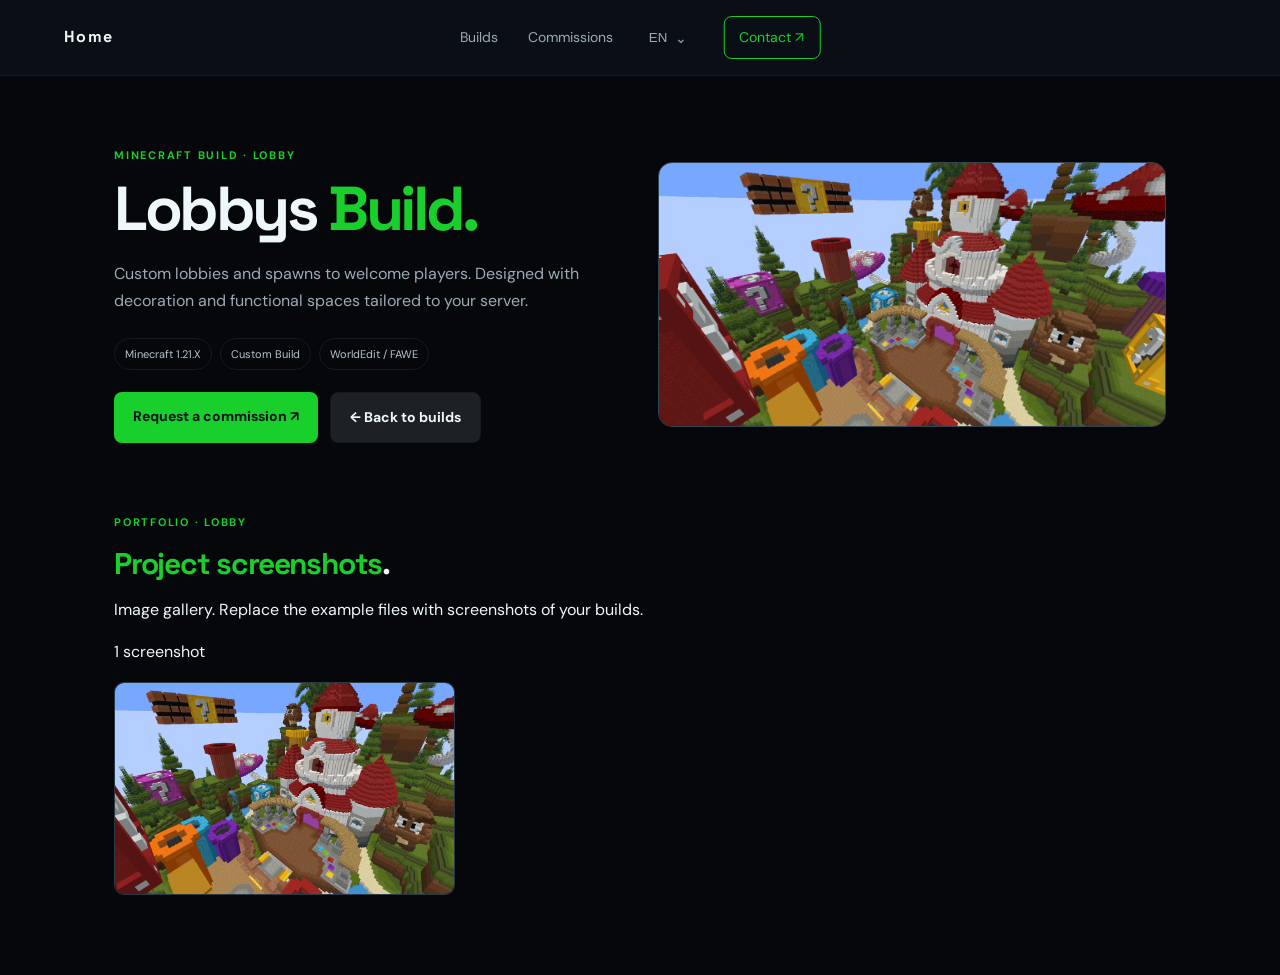
==== lobbys/index.html @ 3e88373f "GG" ====
<!doctype html>
<html lang="es">
<head>
  <meta charset="utf-8">
  <meta name="viewport" content="width=device-width, initial-scale=1">
  <meta name="description" content="SlimeCube — Lobbys Minecraft build portfolio.">
  <meta name="theme-color" content="#0b1118">
  <link rel="icon" type="image/png" href="../assets/images/slime.png">
  <title>Lobbys — SlimeCube</title>
  <link rel="stylesheet" href="../styles.css">
  <link rel="stylesheet" href="page.css">
  <script src="../config.js"></script>
</head>
<body data-page="lobbys">
  <header class="topbar">
    <a class="brand" href="../index.html"><span data-site-name>Home</span></a>
    <button class="menu-toggle" data-i18n-aria-label="menu" aria-label="Abrir menú" aria-expanded="false">☰</button>
    <nav class="nav">
      <a href="../index.html#builds" data-i18n="buildsNav">Builds</a>
      <a href="../index.html#commissions" data-i18n="commissionsNav">Encargos</a>
      <div class="language-switch">
        <button class="language-trigger" type="button" data-language-toggle data-i18n-aria-label="language" aria-label="Idioma" aria-expanded="false" aria-haspopup="true">
          <span data-current-language>ES</span><span class="language-chevron" aria-hidden="true">⌄</span>
        </button>
        <div class="language-menu" data-language-menu hidden>
          <button type="button" data-language="es" aria-pressed="true"><svg class="language-flag" aria-hidden="true" viewBox="0 0 20 14"><rect width="20" height="14" rx="2" fill="#AA151B"/><path fill="#F1BF00" d="M0 4h20v6H0z"/></svg><span data-i18n="spanish">Español</span><span class="language-check" aria-hidden="true">✓</span></button>
          <button type="button" data-language="en" aria-pressed="false"><svg class="language-flag" aria-hidden="true" viewBox="0 0 20 14"><rect width="20" height="14" rx="2" fill="#012169"/><path stroke="#fff" stroke-width="4" d="m0 0 20 14M20 0 0 14"/><path stroke="#C8102E" stroke-width="1.5" d="m0 0 20 14M20 0 0 14"/><path stroke="#fff" stroke-width="5" d="M10 0v14M0 7h20"/><path stroke="#C8102E" stroke-width="2.5" d="M10 0v14M0 7h20"/></svg><span data-i18n="english">English</span><span class="language-check" aria-hidden="true">✓</span></button>
        </div>
      </div>
      <a class="nav-cta" href="../index.html#contact" data-i18n="contactNav">Contacto ↗</a>
    </nav>
  </header>
  <main>
    <section class="detail-hero">
      <div>
        <div class="eyebrow">MINECRAFT BUILD · LOBBY</div>
        <h1>Lobbys <span data-i18n="build">Build.</span></h1>
        <p data-i18n-project-description>Lobbys y spawns personalizados para recibir a los jugadores. Diseño, decoración y espacios funcionales adaptados a tu servidor.</p>
        <div class="tags"><span>Minecraft 1.21.X</span><span data-i18n="customBuild">Custom Build</span><span>WorldEdit / FAWE</span></div>
        <div class="detail-actions"><a class="button primary" href="../index.html#contact" data-i18n="requestCommission">Solicitar un encargo ↗</a><a class="button secondary" href="../index.html#builds" data-i18n="backToBuilds">← Volver a builds</a></div>
      </div>
      <img src="../assets/images/lobby.png" alt="Lobbys featured image" onerror="this.src='https://placehold.co/900x650/142431/33c9ff?text=Lobbys+BUILD'">
    </section>
    <section class="detail-gallery">
      <div class="eyebrow">PORTFOLIO · LOBBY</div>
      <h2><span data-i18n="projectGalleryHeading">Capturas del</span> <span data-i18n="projectGalleryEnd">proyecto</span>.</h2>
      <p data-i18n="projectDescription">Galería de imágenes. Reemplaza los archivos de ejemplo por capturas reales de tus builds.</p>
      <p class="capture-count"><span data-capture-count>…</span> <span data-capture-label data-i18n="captures">capturas</span></p>
      <div class="detail-images">
      <img src="../assets/images/lobby.png" alt="Lobbys screenshot 1">
      <img src="../assets/images/lobby-02.jpg" alt="Lobbys screenshot 2">
      <img src="../assets/images/lobby-03.jpg" alt="Lobbys screenshot 3">
      <img src="../assets/images/lobby-04.jpg" alt="Lobbys screenshot 4">
      <img src="../assets/images/lobby-05.jpg" alt="Lobbys screenshot 5">
      <img src="../assets/images/lobby-06.jpg" alt="Lobbys screenshot 6">
      </div>
    </section>
  </main>
  <script src="../language/spanish.js"></script>
  <script src="../language/english.js"></script>
  <script src="../language.js"></script>
  <script src="../project-page.js"></script>
</body>
</html>
---- styles.css ----
@import url('https://fonts.googleapis.com/css2?family=DM+Sans:wght@400;500;600;700&family=Space+Grotesk:wght@400;500;600;700&display=swap');
:root{--bg:var(--page-background,#071a0b);--panel:#1e2124;--panel2:#172531;--text:#eef7fb;--muted:#9aabb8;--accent:#19cf2b;--line:#131a20;--max:1160px}
*{box-sizing:border-box}html{overflow-x:clip;scroll-behavior:smooth;scroll-padding-top:90px}body{margin:0;
    background:var(--bg);color:var(--text);font-family:'DM Sans',sans-serif;
    line-height:1.65}a{color:inherit;text-decoration:none}.topbar{
        height:76px;padding:0 max(5vw,24px);display:flex;align-items:center;
        justify-content:space-between;border-bottom:1px solid var(--line);position:sticky;top:0;background:#0b1118ed;backdrop-filter:blur(16px);z-index:10}.brand{display:flex;align-items:center;gap:10px;font-family:'Space Grotesk';font-weight:700;letter-spacing:.08em}.brand-mark{display:grid;place-items:center;background:var(--accent);color:#07141d;border-radius:10px;width:34px;height:34px;font-size:20px}.nav{position:absolute;left:50%;transform:translateX(-50%);display:flex;align-items:center;gap:30px;color:var(--muted);font-size:14px}.nav a:hover,.text-link:hover{color:var(--accent)}.nav-cta{border:1px solid var(--accent);border-radius:8px;padding:9px 15px;color:var(--accent)}.menu-toggle{display:none;background:none;color:white;border:0;font-size:24px}.section{max-width:var(--max);margin:auto;padding:100px 24px}.hero{min-height:610px;display:grid;grid-template-columns:1.08fr .92fr;gap:55px;align-items:center}.eyebrow{color:var(--accent);font-size:11px;font-weight:700;letter-spacing:.16em;text-transform:uppercase}.pulse{display:inline-block;width:7px;height:7px;border-radius:50%;background:#50e39b;box-shadow:0 0 12px #50e39b;margin-right:8px}h1,h2,h3{font-family:'Space Grotesk';line-height:1.12;margin:16px 0}h1{font-size:clamp(42px,5.7vw,72px);letter-spacing:-.055em}h1 span,h2 span{color:var(--accent)}h2{font-size:clamp(34px,4vw,48px);letter-spacing:-.04em}.lead{font-size:17px;color:var(--muted);max-width:580px}.actions{display:flex;gap:12px;flex-wrap:wrap;margin:28px 0}.button{padding:13px 19px;border-radius:8px;font-weight:700;font-size:14px}.primary{background:var(--accent);color:#06131b}.primary span{margin-left:14px}.secondary{border:1px solid var(--line);background:var(--panel);color:var(--text)}.tags{display:flex;gap:8px;flex-wrap:wrap;margin-top:24px}.tags span{font-size:11px;color:#b6c6d0;border:1px solid var(--line);border-radius:30px;padding:6px 10px}.hero-art{position:relative}.hero-art img{width:100%;aspect-ratio:1.2;object-fit:cover;border-radius:16px;border:1px solid #314451;box-shadow:0 25px 80px #0008}.image-label{position:absolute;bottom:18px;left:18px;background:#0b1118df;border:1px solid var(--line);padding:10px 13px;border-radius:8px;font-size:10px;letter-spacing:.1em}.stats{padding-top:0;padding-bottom:0;display:grid;grid-template-columns:repeat(3,1fr);gap:14px}.stats div{background:var(--panel);border:1px solid var(--line);border-radius:12px;padding:22px}.stats strong{display:block;font:700 30px 'Space Grotesk';color:var(--accent)}.stats span{font-size:12px;color:var(--muted)}.section-heading{display:flex;justify-content:space-between;align-items:end;gap:30px;margin-bottom:32px}.section-heading h2{margin-bottom:0}.section-heading p{max-width:360px;color:var(--muted);font-size:14px}.cards{display:grid;grid-template-columns:repeat(3,1fr);gap:18px}.project-card,.tool-card,.panel{background:var(--panel);border:1px solid var(--line);border-radius:13px;overflow:hidden}.project-card img{width:100%;aspect-ratio:16/10;object-fit:cover;display:block;background:var(--panel2)}.card-body{padding:20px}.card-body h3,.tool-card h3{font-size:21px}.card-body p,.tool-card p,.note p{color:var(--muted);font-size:13px}.card-body .eyebrow{font-size:10px}.text-link{color:var(--accent);font-weight:700;font-size:13px}.commission-section{padding-top:50px}.commission-grid{display:grid;grid-template-columns:repeat(3,1fr);gap:18px}.note{margin-top:20px;padding:24px;border:1px solid var(--line);border-radius:12px;background:#0e1922}.tools-grid{margin-bottom:24px}.tool-card{padding:23px;transition:.2s}.tool-card:hover{border-color:var(--accent);transform:translateY(-3px)}.tool-card p{min-height:42px}.calculator{padding:28px;display:grid;grid-template-columns:1fr 1fr;gap:30px;align-items:center}.calculator h3{font-size:27px}.calc-controls{display:grid;grid-template-columns:repeat(3,1fr);gap:10px}.calc-controls label{font-size:11px;color:var(--muted)}input{width:100%;margin-top:6px;background:#09121a;border:1px solid var(--line);border-radius:7px;padding:11px;color:white;font:inherit}.calc-result{grid-column:1/-1;background:#091820;border:1px solid #24536a;padding:16px;border-radius:9px}.calc-result small{display:block;color:var(--muted)}.calc-result strong{font:700 28px 'Space Grotesk';color:var(--accent)}.about-section{display:grid;grid-template-columns:.7fr 1.3fr;gap:60px;align-items:center}.about-image img{width:100%;max-width:340px;aspect-ratio:1;object-fit:cover;border-radius:16px;border:1px solid var(--line)}.about-section p:not(.lead){color:var(--muted)}        .contact-section{text-align:center;
            background:none;border:1px solid var(--line);border-block-width:1px;border-radius:18px;margin-bottom:80px}.contact-section .lead{margin:20px auto}.contact-section .actions{justify-content:center}footer{border-top:1px solid var(--line);padding:28px max(5vw,24px);display:flex;justify-content:space-between;align-items:center;gap:20px;color:var(--muted);font-size:11px}footer .brand{color:var(--text);font-size:13px}
.reload-screen{display:none}
.reload-screen[hidden]{display:none!important}
html.is-reloading .reload-screen{position:fixed;inset:0;z-index:1000;display:grid;place-items:center;background:radial-gradient(ellipse at 50% 45%,#000000 0%,#000000 58%);opacity:1;visibility:visible;transition:opacity .45s ease,visibility .45s ease}
.reload-content{width:min(300px,80vw);text-align:center}
.reload-brand{font:700 clamp(38px,7vw,58px)/1.1 'Space Grotesk',sans-serif;letter-spacing:-.055em;color:#d9e8ef}
.reload-brand span{color:var(--accent)}
.reload-progress{height:3px;margin:26px auto 12px;overflow:hidden;border-radius:4px;background:#184228}
.reload-progress span{display:block;width:35%;height:100%;border-radius:inherit;background:var(--accent);animation:reload-progress 1s ease-in-out infinite alternate}
.reload-content p{margin:0;color:#7895a3;font-size:13px;font-weight:600;letter-spacing:.08em}
@keyframes reload-progress{from{transform:translateX(-10%)}to{transform:translateX(195%)}}
@media(prefers-reduced-motion:reduce){.reload-progress span{animation:none;width:100%}.reload-screen{transition:none!important}}
.footer-social{display:flex;align-items:center;gap:16px}
.footer-social a{color:var(--muted)}
.footer-social a:hover{color:var(--accent)}
.footer-social a[hidden]{display:none}
.footer-profile{width:min(250px,100%)}
.footer-profile-brand{display:flex;align-items:center;gap:10px;color:var(--text);font:700 14px 'Space Grotesk',sans-serif}
.footer-profile-avatar{position:relative;display:grid;width:30px;height:30px;flex:none;place-items:center;overflow:hidden;border-radius:8px;background:var(--accent);color:#07141d;font:700 17px 'Space Grotesk',sans-serif}
.footer-profile-avatar img{position:absolute;inset:0;width:100%;height:100%;object-fit:cover}
.footer-profile-avatar img[hidden],.footer-profile-avatar [hidden]{display:none}
.footer-profile p{margin:8px 0 0;color:var(--muted);font-size:11px;line-height:1.55}
.language-switch{position:relative;display:block;padding:0;border:0;background:transparent}
.language-trigger
{
    display:flex;
    align-items:center;
    gap:7px;
    min-height:38px;
    border:0;
    border-radius:0;
    background:transparent;
    color: inherit;
    cursor:pointer
}
.language-trigger:hover,.language-trigger[aria-expanded="true"]{border-color:var(--accent)}
.language-trigger .language-globe{width:15px;height:15px;stroke:var(--accent);stroke-width:1.5}
.language-chevron{margin-left:1px;color:var(--muted);font-size:14px;line-height:1}
.language-menu{position:absolute;top:calc(100% + 7px);right:0;z-index:30;width:176px;padding:7px;border:1px solid #30343a;border-radius:12px;background:#191a1c;box-shadow:0 12px 30px #0008}
.language-menu[hidden]{display:none}
.language-menu button{display:flex;width:100%;align-items:center;justify-content:space-between;padding:10px 11px;border:0;border-radius:7px;background:transparent;color:#e8e8e8;text-align:left;font:500 13px 'DM Sans',sans-serif;cursor:pointer}
.language-menu button{justify-content:flex-start;gap:10px}
.language-flag{width:20px;height:14px;flex:none;border-radius:2px;box-shadow:0 0 0 1px #ffffff20}
.language-menu .language-check{margin-left:auto}
.language-menu button:hover{background:#292b2e}
.language-menu button[aria-pressed="true"]{color:#fff}
.language-check{visibility:hidden;color:#43ff8b}
.language-menu button[aria-pressed="true"] .language-check{visibility:visible}
.project-card h3{display:flex;align-items:center;gap:10px}
.build-dot{display:inline-block;width:8px;height:8px;flex:none;border-radius:50%;background:#19cf2b;box-shadow:0 0 8px #19cf2b66}
#build-grid .project-card:nth-child(2) .build-dot{background:#43d17a;box-shadow:0 0 8px #43d17a66}
#build-grid .project-card:nth-child(3) .build-dot{background:#ff8a24;box-shadow:0 0 8px #ff8a2466}
@media(max-width:800px){.menu-toggle{display:block}.nav{display:none;position:absolute;top:75px;left:0;right:0;transform:none;padding:20px 24px;background:#0b1118;flex-direction:column;align-items:stretch;border-bottom:1px solid var(--line)}.nav.open{display:flex}.language-switch{align-self:center}.hero{grid-template-columns:1fr;padding-top:65px;gap:35px}.hero-art{max-width:620px}.section{padding-top:70px;padding-bottom:70px}.cards,.commission-grid{grid-template-columns:repeat(2,1fr)}.about-section{grid-template-columns:1fr;gap:30px}.about-image img{max-width:220px}.calculator{grid-template-columns:1fr}.section-heading{display:block}.section-heading p{margin-top:18px}}@media(max-width:540px){.cards,.commission-grid{grid-template-columns:1fr}.stats{grid-template-columns:repeat(2,1fr)}.calc-controls{grid-template-columns:1fr}.calc-result{grid-column:auto}footer{flex-direction:column;align-items:flex-start}.hero{min-height:auto}h1{font-size:43px}}




/* Builds heading - vertical layout */
#builds .section-heading {
    display: block;
}

#builds .section-heading h2 {
    margin-bottom: 5px;
}

#builds .section-heading p {
    margin-top: 0;
    font-size: 18px;
    white-space: nowrap;
}

/* Encargos personalizados. */
.commission-card {
    display: block;
    text-decoration: none;
    color: inherit;
    cursor: pointer;
    transition: transform 0.2s, border-color 0.2s;
}

.commission-card:hover {
    transform: translateY(-5px);
}
.commission-grid a.project-card {
    display: block;
    color: inherit;
    text-decoration: none;
    cursor: pointer;
}

.commission-grid a.project-card:hover {
    transform: translateY(-5px);
}

.commission-section {
    position: relative;
    isolation: isolate;
    max-width: var(--max);
}

.commission-section.border-y.border-ink-700.bg-ink-900.py-16 {
    border-block: 1px solid #131a20;
    padding-block: 4rem;
}

.commission-section::before {
    position: absolute;
    z-index: -1;
    inset: 0 auto 0 50%;
    width: 100vw;
    content: "";
    transform: translateX(-50%);
    background: var(--commissions-background, #0b1118);
}

.commission-heading {
    display: flex;
    justify-content: space-between;
    align-items: end;
    gap: 30px;
    margin-bottom: 32px;
}

.commission-heading h2 {
    margin: 16px 0 0;
    font-size: clamp(34px, 4vw, 48px);
    letter-spacing: -.04em;
}

.commission-heading p {
    max-width: 520px;
    margin: 14px 0 0;
    color: var(--muted);
    font-size: 14px;
}

.commission-grid {
    grid-template-columns: repeat(3, minmax(0, 1fr));
    gap: 18px;
}

.commission-card {
    border-radius: 13px;
    transition: transform .2s, border-color .2s;
}

.commission-card:nth-child(1) { border-top: 2px solid #19cf2b; }
.commission-card:nth-child(2) { border-top: 2px solid #50e39b; }
.commission-card:nth-child(3) { border-top: 2px solid #ff8a3d; }

.commission-card .card-body {
    padding: 20px;
}

.commission-card .eyebrow,
.commission-card .text-link {
    display: none;
}

.commission-card .card-body h3 {
    margin: 0 0 8px;
    font-size: 21px;
}

.commission-card .card-body p {
    margin: 0;
    font-size: 13px;
}

@media(max-width:800px) {
    .commission-heading { display: block; }
    .commission-grid { grid-template-columns: repeat(2, minmax(0, 1fr)); }
}

@media(max-width:540px) {
    .commission-grid { grid-template-columns: 1fr; }
}

.hero.section {
    position: relative;
    isolation: isolate;
    display: flex;
    min-height: 230px;
    max-width: none;
    margin: 0;
    padding: 32px max(24px, calc((100vw - var(--max)) / 2 + 24px));
    border-bottom: 1px solid var(--line);
    overflow: hidden;
}

.hero.section::before {
    position: absolute;
    z-index: -1;
    inset: 0;
    content: "";
    background:
        linear-gradient(90deg, #080d12e8 0%, #080d12d9 55%, #080d12e8 100%),
        linear-gradient(#080d1266, #080d1266),
        url("assets/images/fullpvp.png") center 48% / cover;
}

.hero-copy {
    display: grid;
    grid-template-columns: 88px minmax(0, 1fr);
    grid-template-areas:
        "avatar eyebrow"
        "avatar heading"
        "avatar lead";
    align-content: center;
    align-items: center;
    column-gap: 24px;
    width: 100%;
    max-width: 900px;
}

.profile-avatar {
    grid-area: avatar;
    position: relative;
    display: grid;
    width: 88px;
    aspect-ratio: 1;
    place-items: center;
    overflow: hidden;
    border: 3px solid #e8f4fa;
    border-radius: 20px;
    box-shadow: 0 8px 28px #0008, inset 0 0 0 4px #ffffff30;
    color: #15202a;
    font: 700 42px 'Space Grotesk', sans-serif;
}

.profile-avatar img {
    position: absolute;
    inset: 0;
    width: 100%;
    height: 100%;
    border-radius: inherit;
    object-fit: cover;
}

.profile-avatar img[hidden],
.profile-avatar span[hidden] {
    display: none;
}

.hero-copy .eyebrow {
    grid-area: eyebrow;
    align-self: end;
}

.hero-copy h1 {
    grid-area: heading;
    margin: 4px 0 8px;
    font-size: clamp(34px, 4vw, 48px);
    letter-spacing: -.04em;
}

.hero-copy .lead {
    grid-area: lead;
    max-width: 580px;
    margin: 0;
    color: #d3dee6;
    font-size: 15px;
}

#builds {
    padding-top: 48px;
}

@media(max-width:540px) {
    .hero.section {
        min-height: 205px;
        padding: 32px 24px;
    }

    .hero-copy {
        grid-template-columns: 64px minmax(0, 1fr);
        column-gap: 16px;
    }

    .profile-avatar {
        width: 64px;
        border-radius: 15px;
        font-size: 32px;
    }

    .hero-copy h1 {
        font-size: 32px;
    }

    .hero-copy .lead {
        font-size: 13px;
    }
}
---- lobbys/page.css ----
.detail-hero{max-width:1100px;margin:0 auto;padding:70px 24px 35px;display:grid;grid-template-columns:1fr 1fr;gap:35px;align-items:center}
.detail-hero img{width:100%;max-height:380px;object-fit:cover;border-radius:14px;border:1px solid #334451}
.breadcrumb{color:#9aabb8;font-size:13px;margin-bottom:15px}.breadcrumb a{color:var(--accent)}
.detail-hero h1{font-size:clamp(38px,5vw,62px);margin:10px 0}.detail-hero p{color:#9aabb8;line-height:1.7}
.detail-gallery{max-width:1100px;margin:auto;padding:35px 24px 80px}.detail-gallery h2{font-size:30px}.detail-images{display:grid;grid-template-columns:repeat(3,1fr);gap:14px}.detail-images img{width:100%;aspect-ratio:16/10;object-fit:cover;border-radius:10px;border:1px solid #293946;background:#111c26}
.detail-actions{display:flex;gap:12px;flex-wrap:wrap;margin-top:22px}.back-link{color:var(--accent);text-decoration:none}
@media(max-width:700px){.detail-hero{grid-template-columns:1fr;padding-top:40px}.detail-images{grid-template-columns:repeat(2,1fr)}}
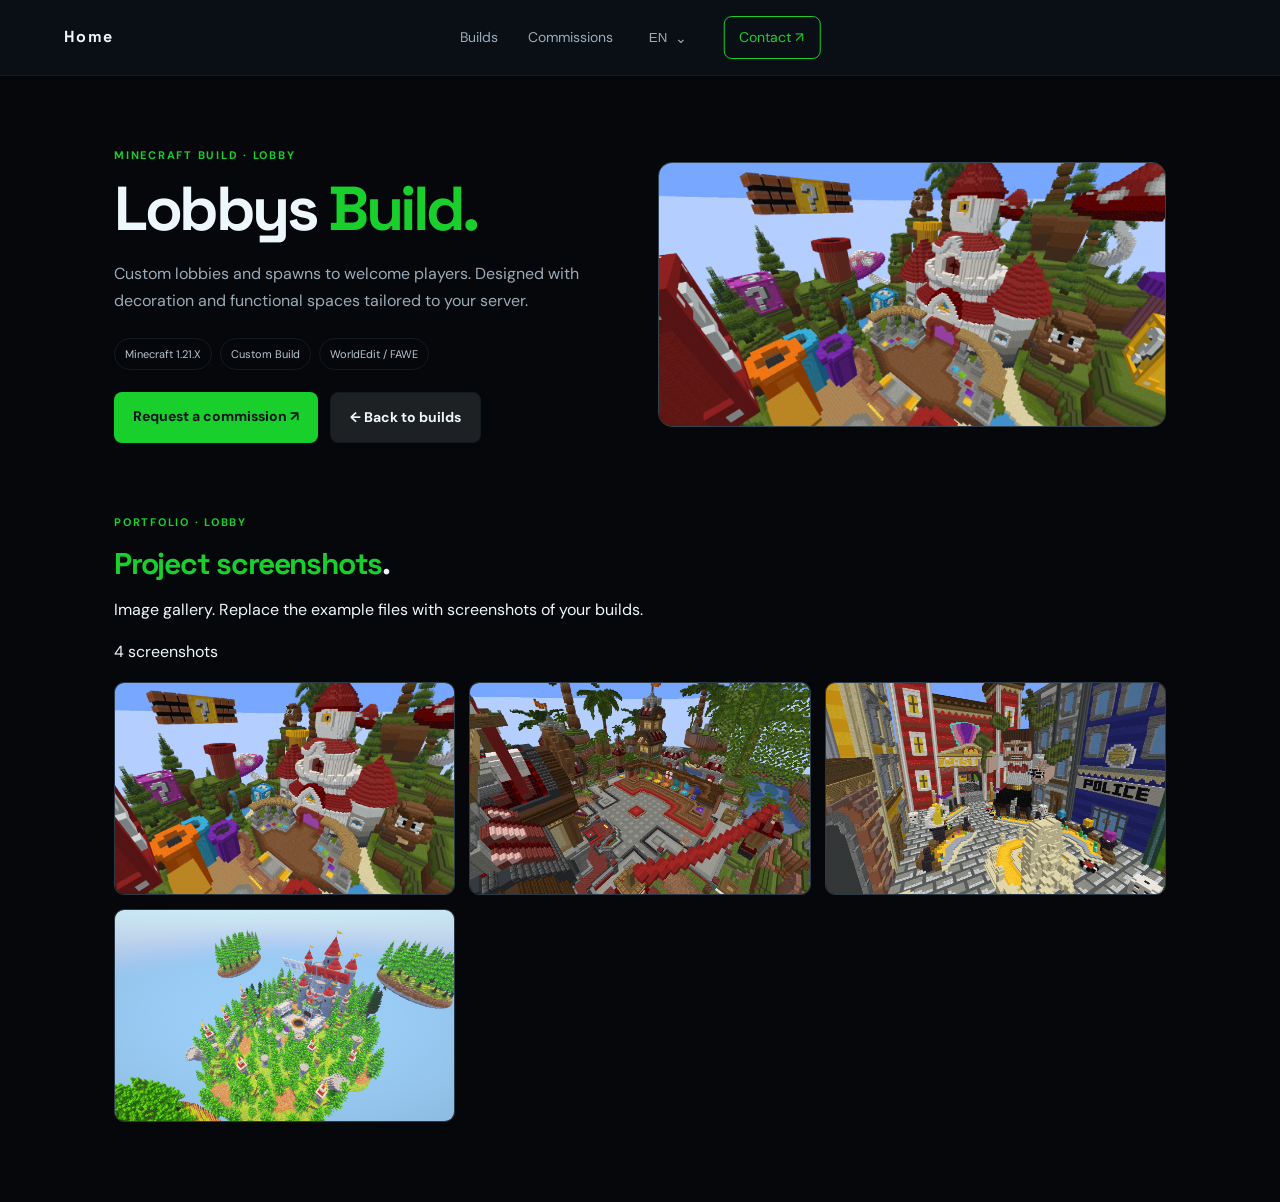
==== commit b625a72e: "Fix FullPvP and Lobbys galleries to reference the screenshots that exist (6af34f704679aa35bea66057)" ====
--- a/lobbys/index.html
+++ b/lobbys/index.html
@@ -48,11 +48,9 @@
       <p class="capture-count"><span data-capture-count>…</span> <span data-capture-label data-i18n="captures">capturas</span></p>
       <div class="detail-images">
       <img src="../assets/images/lobby.png" alt="Lobbys screenshot 1">
-      <img src="../assets/images/lobby-02.jpg" alt="Lobbys screenshot 2">
-      <img src="../assets/images/lobby-03.jpg" alt="Lobbys screenshot 3">
-      <img src="../assets/images/lobby-04.jpg" alt="Lobbys screenshot 4">
-      <img src="../assets/images/lobby-05.jpg" alt="Lobbys screenshot 5">
-      <img src="../assets/images/lobby-06.jpg" alt="Lobbys screenshot 6">
+      <img src="../assets/images/lobby_1.png" alt="Lobbys screenshot 2">
+      <img src="../assets/images/lobby_2.png" alt="Lobbys screenshot 3">
+      <img src="../assets/images/lobby_3.png" alt="Lobbys screenshot 4">
       </div>
     </section>
   </main>
